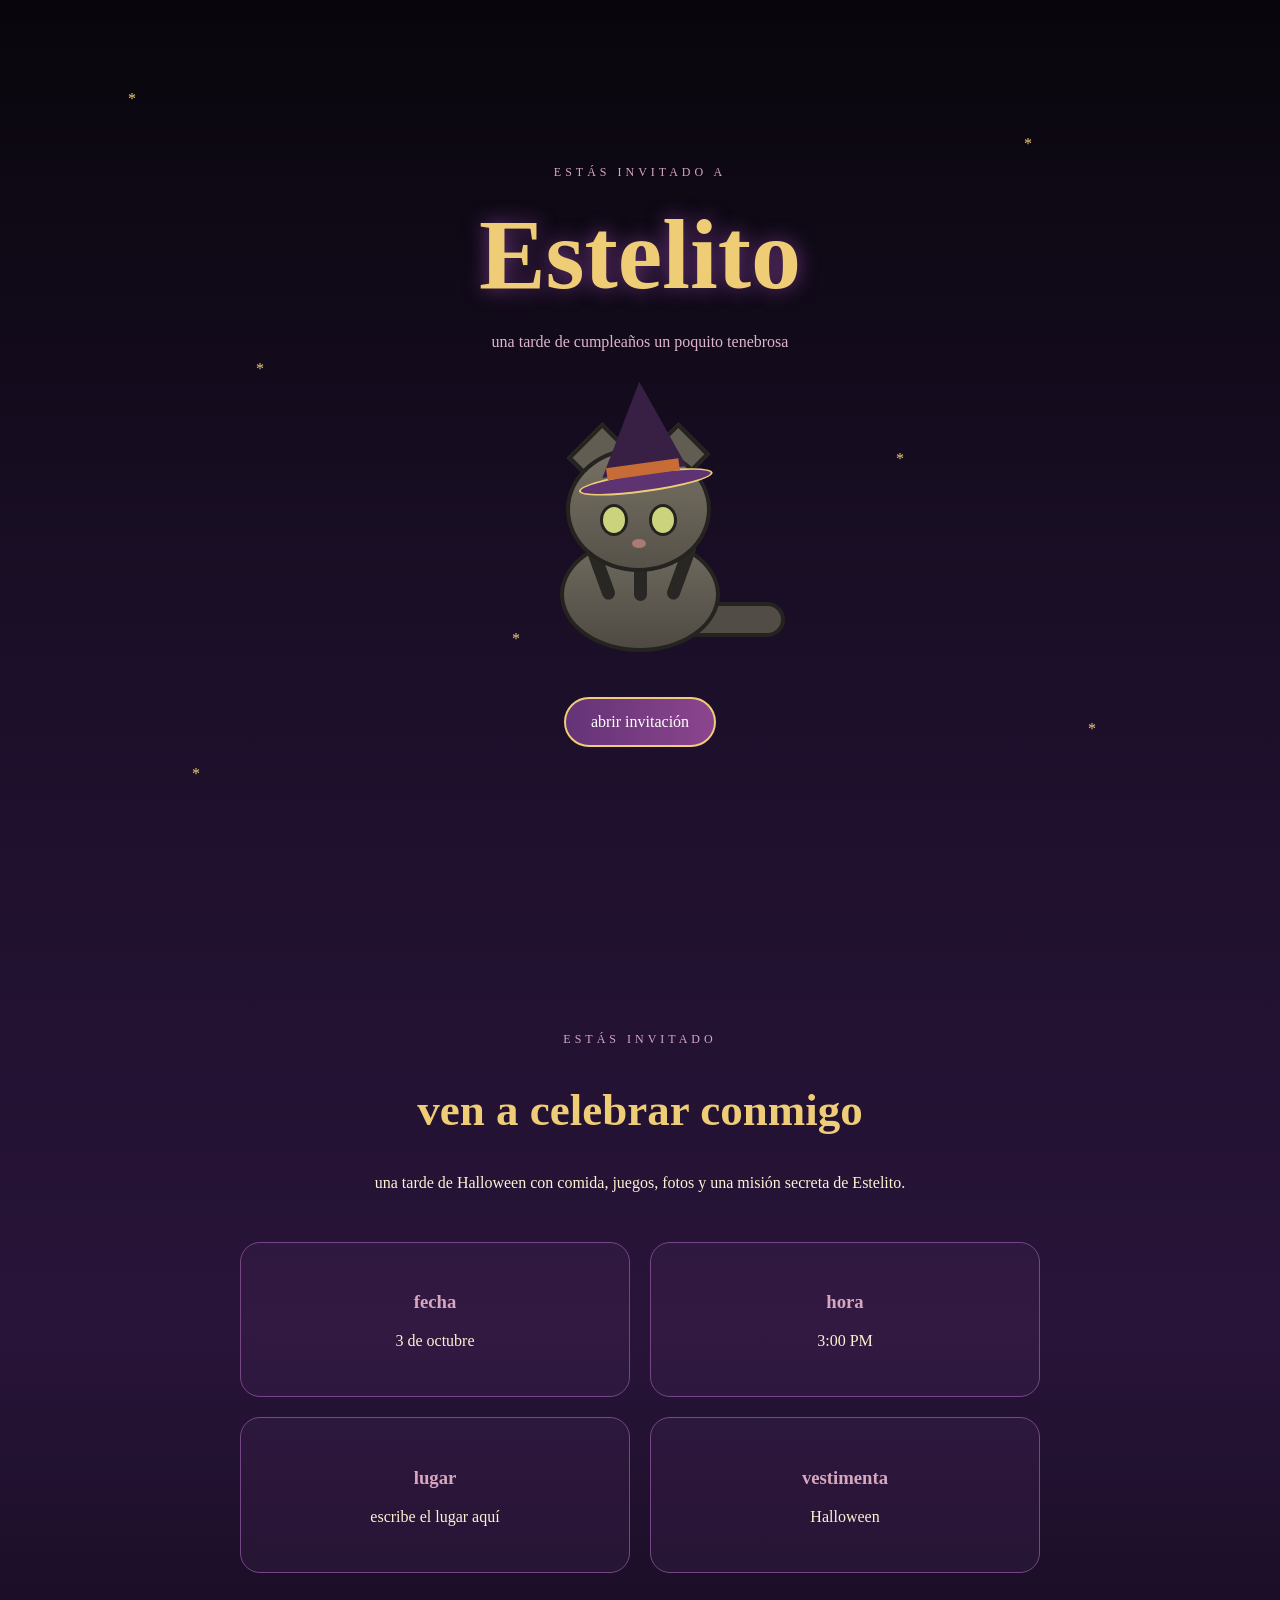
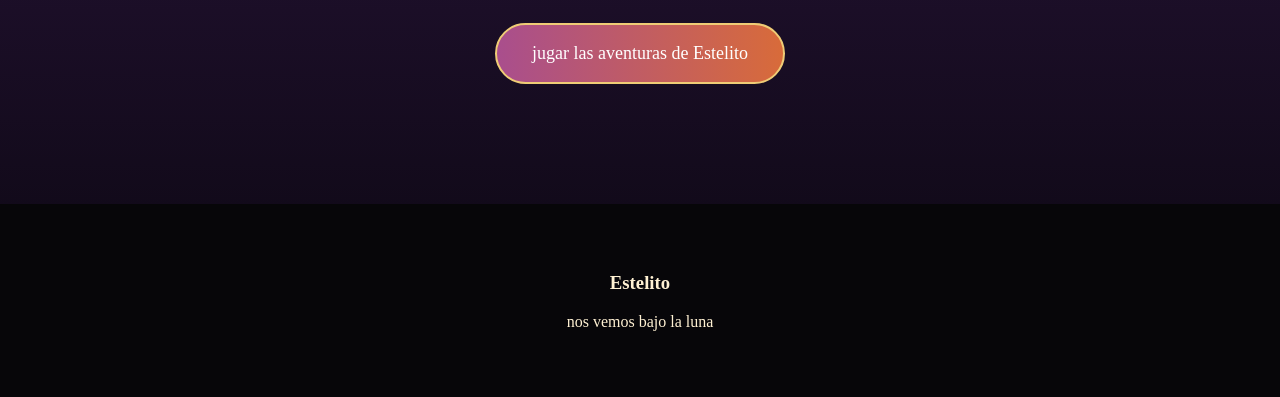
==== index.html @ 8230ce18 "Add files via upload" ====
<!DOCTYPE html>
<html lang="es">

<head>
    <meta charset="UTF-8">
    <meta name="viewport" content="width=device-width, initial-scale=1.0">

    <title>Estelito</title>

    <link rel="stylesheet" href="style.css">
</head>

<body>

    <div class="stars">
        <span>*</span>
        <span>*</span>
        <span>*</span>
        <span>*</span>
        <span>*</span>
        <span>*</span>
        <span>*</span>
    </div>


    <header class="hero">

        <p class="small-title">
            estás invitado a
        </p>

        <h1>
            Estelito
        </h1>

        <p class="subtitle">
            una tarde de cumpleaños un poquito tenebrosa
        </p>


        <div class="main-cat">

            <div class="witch-hat">
                <div class="witch-hat-top"></div>
                <div class="witch-hat-band"></div>
                <div class="witch-hat-bottom"></div>
            </div>


            <div class="main-cat-tail"></div>


            <div class="main-cat-body">
                <div class="body-line body-line-1"></div>
                <div class="body-line body-line-2"></div>
                <div class="body-line body-line-3"></div>
            </div>


            <div class="main-cat-head">

                <div class="main-ear main-ear-left"></div>
                <div class="main-ear main-ear-right"></div>

                <div class="head-line hl1"></div>
                <div class="head-line hl2"></div>
                <div class="head-line hl3"></div>

                <div class="main-eye main-eye-left"></div>
                <div class="main-eye main-eye-right"></div>

                <div class="main-nose"></div>

            </div>

        </div>


        <button onclick="abrirInvitacion()">
            abrir invitación
        </button>

    </header>


    <section class="invitation" id="invitacion">

        <p class="small-title">
            estás invitado
        </p>

        <h2>
            ven a celebrar conmigo
        </h2>

        <p>
            una tarde de Halloween con comida,
            juegos, fotos y una misión secreta de Estelito.
        </p>


        <div class="details">

            <div class="detail-box">
                <h3>fecha</h3>
                <p>3 de octubre</p>
            </div>


            <div class="detail-box">
                <h3>hora</h3>
                <p>3:00 PM</p>
            </div>


            <div class="detail-box">
                <h3>lugar</h3>
                <p>escribe el lugar aquí</p>
            </div>


            <div class="detail-box">
                <h3>vestimenta</h3>
                <p>Halloween</p>
            </div>

        </div>


        <a href="batalla.html" class="game-link">
            jugar las aventuras de Estelito
        </a>

    </section>


    <footer>

        <h3>
            Estelito
        </h3>

        <p>
            nos vemos bajo la luna
        </p>

    </footer>


    <script src="script.js"></script>

</body>

</html>
---- style.css ----
* {
    box-sizing: border-box;
}

html {
    scroll-behavior: smooth;
}

body {
    margin: 0;

    font-family:
        Georgia,
        "Times New Roman",
        serif;

    background:
        linear-gradient(
            #08060c,
            #1c0f29,
            #281439,
            #09060e
        );

    color: #fff1d3;

    text-align: center;

    overflow-x: hidden;
}

button {
    font-family: Georgia, serif;

    border: 2px solid #efcc76;

    background:
        linear-gradient(
            90deg,
            #643377,
            #8b458e
        );

    color: white;

    padding: 14px 25px;

    border-radius: 30px;

    cursor: pointer;

    font-size: 16px;

    transition: 0.3s;
}

button:hover {
    transform: scale(1.05);

    box-shadow:
        0 0 20px
        rgba(239, 204, 118, 0.35);
}

.small-title {
    color: #d8a7bf;

    text-transform: uppercase;

    letter-spacing: 4px;

    font-size: 12px;
}


/* ESTRELLAS */

.stars {
    position: fixed;

    inset: 0;

    pointer-events: none;
}

.stars span {
    position: absolute;

    color: #efcc76;

    animation: starGlow 2s infinite alternate;
}

.stars span:nth-child(1) {
    left: 10%;
    top: 10%;
}

.stars span:nth-child(2) {
    left: 80%;
    top: 15%;
}

.stars span:nth-child(3) {
    left: 20%;
    top: 40%;
}

.stars span:nth-child(4) {
    left: 70%;
    top: 50%;
}

.stars span:nth-child(5) {
    left: 40%;
    top: 70%;
}

.stars span:nth-child(6) {
    left: 85%;
    top: 80%;
}

.stars span:nth-child(7) {
    left: 15%;
    top: 85%;
}

@keyframes starGlow {
    from {
        opacity: 0.2;
        transform: scale(0.7);
    }

    to {
        opacity: 1;
        transform: scale(1.4);
    }
}


/* PORTADA */

.hero {
    min-height: 100vh;

    display: flex;

    flex-direction: column;

    justify-content: center;

    align-items: center;

    padding: 60px 20px;
}

.hero h1 {
    font-size: clamp(60px, 10vw, 100px);

    color: #efcc76;

    margin: 5px;

    text-shadow:
        0 0 20px #6d377c;
}

.subtitle {
    color: #ddb6cb;
}


/* GATO PORTADA */

.main-cat {
    width: 280px;
    height: 270px;

    position: relative;

    margin: 30px auto;

    animation: catFloat 2s ease-in-out infinite;
}

@keyframes catFloat {
    50% {
        transform: translateY(-10px);
    }
}

.main-cat-body {
    width: 160px;
    height: 115px;

    position: absolute;

    left: 60px;

    bottom: 15px;

    border-radius: 50%;

    background:
        linear-gradient(
            #716c60,
            #4e4a43
        );

    border: 4px solid #25231f;
}

.body-line {
    position: absolute;

    width: 13px;
    height: 60px;

    background: #292723;

    border-radius: 20px;
}

.body-line-1 {
    left: 30px;
    transform: rotate(-20deg);
}

.body-line-2 {
    left: 70px;
}

.body-line-3 {
    right: 28px;
    transform: rotate(20deg);
}

.main-cat-head {
    width: 145px;
    height: 125px;

    position: absolute;

    left: 66px;

    top: 50px;

    border-radius: 50%;

    background:
        linear-gradient(
            #777164,
            #575249
        );

    border: 4px solid #25231f;
}

.main-ear {
    width: 45px;
    height: 50px;

    position: absolute;

    top: -20px;

    background: #625d53;

    border: 4px solid #25231f;

    transform: rotate(45deg);

    z-index: -1;
}

.main-ear-left {
    left: 8px;
}

.main-ear-right {
    right: 8px;
}

.main-eye {
    width: 28px;
    height: 32px;

    background: #cbd47d;

    border: 3px solid #25231f;

    border-radius: 50%;

    position: absolute;

    top: 53px;

    animation: blink 5s infinite;
}

.main-eye-left {
    left: 30px;
}

.main-eye-right {
    right: 30px;
}

@keyframes blink {
    45% {
        transform: scaleY(1);
    }

    47% {
        transform: scaleY(0.1);
    }

    49% {
        transform: scaleY(1);
    }
}

.main-nose {
    width: 14px;
    height: 9px;

    background: #ad7975;

    position: absolute;

    top: 88px;
    left: 62px;

    border-radius: 50%;
}

.head-line {
    width: 7px;
    height: 30px;

    position: absolute;

    top: 3px;

    background: #292723;

    border-radius: 10px;
}

.hl1 {
    left: 45px;
    transform: rotate(-15deg);
}

.hl2 {
    left: 67px;
}

.hl3 {
    right: 45px;
    transform: rotate(15deg);
}

.main-cat-tail {
    width: 120px;
    height: 35px;

    position: absolute;

    right: -5px;
    bottom: 30px;

    border-radius: 40px;

    background: #514d46;

    border: 4px solid #25231f;

    transform-origin: left;

    animation: tailMove 1.3s infinite alternate;
}

@keyframes tailMove {
    from {
        transform: rotate(-10deg);
    }

    to {
        transform: rotate(20deg);
    }
}


/* SOMBRERO */

.witch-hat {
    width: 140px;
    height: 110px;

    position: absolute;

    top: -15px;
    left: 72px;

    z-index: 10;

    transform: rotate(-8deg);
}

.witch-hat-top {
    width: 0;
    height: 0;

    border-left: 50px solid transparent;
    border-right: 35px solid transparent;
    border-bottom: 90px solid #372044;

    position: absolute;

    left: 25px;
}

.witch-hat-bottom {
    width: 135px;
    height: 20px;

    position: absolute;

    bottom: 0;

    background: #5e3371;

    border-radius: 50%;

    border: 2px solid #efcc76;
}

.witch-hat-band {
    width: 73px;
    height: 12px;

    position: absolute;

    left: 30px;
    bottom: 17px;

    background: #c76b37;

    z-index: 5;
}


/* INVITACION */

.invitation {
    max-width: 850px;

    margin: auto;

    padding: 120px 25px;
}

.invitation h2 {
    font-size: 45px;

    color: #efcc76;
}

.details {
    display: grid;

    grid-template-columns:
        repeat(2, 1fr);

    gap: 20px;

    margin: 50px 0;
}

.detail-box {
    padding: 30px;

    border: 1px solid #754786;

    border-radius: 20px;

    background:
        rgba(
            95,
            53,
            114,
            0.16
        );
}

.detail-box h3 {
    color: #d8a7bf;
}

.game-link {
    display: inline-block;

    color: white;

    text-decoration: none;

    background:
        linear-gradient(
            90deg,
            #a94e8d,
            #d86b3a
        );

    border: 2px solid #efcc76;

    padding: 18px 35px;

    border-radius: 40px;

    font-size: 18px;

    transition: 0.3s;
}

.game-link:hover {
    transform: scale(1.06);
}


/* =========================== */
/* PAGINA DEL VIDEOJUEGO */
/* =========================== */

.battle-page {
    min-height: 100vh;

    padding-bottom: 80px;

    background:
        linear-gradient(
            #090711,
            #1f1230,
            #08060c
        );
}

.back-home {
    display: inline-block;

    margin: 25px;

    color: #efcc76;

    text-decoration: none;
}

.game-header {
    padding: 40px 20px;
}

.game-header h1 {
    font-size: clamp(40px, 7vw, 70px);

    color: #efcc76;
}


/* INFORMACION */

.level-info {
    display: flex;

    justify-content: center;

    gap: 20px;

    flex-wrap: wrap;

    margin-bottom: 30px;
}

.level-info div {
    min-width: 120px;

    padding: 15px;

    border-radius: 15px;

    background:
        rgba(
            105,
            60,
            126,
            0.22
        );
}

.level-info span {
    display: block;

    font-size: 11px;

    text-transform: uppercase;

    letter-spacing: 2px;

    color: #d8a7bf;
}

.level-info strong {
    color: #efcc76;

    font-size: 25px;
}


/* PANTALLA */

.battle-screen {
    width: min(900px, 95%);

    height: 520px;

    margin: auto;

    position: relative;

    overflow: hidden;

    border: 3px solid #70437f;

    border-radius: 30px;

    background:
        linear-gradient(
            #221436,
            #442353 55%,
            #14101b
        );

    box-shadow:
        0 0 40px
        rgba(120, 65, 145, 0.25);
}

.battle-moon {
    width: 110px;
    height: 110px;

    position: absolute;

    right: 70px;
    top: 50px;

    border-radius: 50%;

    background: #efda92;

    box-shadow:
        0 0 35px
        rgba(239, 218, 146, 0.6);
}

.cloud {
    position: absolute;

    width: 180px;
    height: 35px;

    border-radius: 50%;

    background:
        rgba(
            255,
            255,
            255,
            0.08
        );

    animation: clouds 12s linear infinite;
}

.cloud-one {
    top: 90px;
    left: -200px;
}

.cloud-two {
    top: 160px;
    left: -350px;

    animation-delay: 4s;
}

@keyframes clouds {
    to {
        transform: translateX(1200px);
    }
}

.mountain {
    position: absolute;

    bottom: 80px;

    width: 0;
    height: 0;

    border-left: 170px solid transparent;
    border-right: 170px solid transparent;
    border-bottom: 260px solid #17111d;

    opacity: 0.85;
}

.mountain-one {
    left: -80px;
}

.mountain-two {
    right: -100px;
}

.ground {
    position: absolute;

    bottom: 0;

    width: 100%;
    height: 100px;

    background:
        linear-gradient(
            #19141b,
            #070608
        );

    border-top: 3px solid #31233a;
}


/* ESTELITO JUGADOR */

.battle-cat-player {
    width: 150px;
    height: 170px;

    position: absolute;

    left: 80px;
    bottom: 65px;

    z-index: 20;

    transition:
        left 0.25s,
        bottom 0.25s,
        transform 0.25s;
}

.battle-cat-body {
    width: 105px;
    height: 75px;

    position: absolute;

    bottom: 10px;
    left: 20px;

    background:
        linear-gradient(
            #716b5f,
            #4c4841
        );

    border: 4px solid #25231f;

    border-radius: 50%;
}

.cat-body-stripe {
    position: absolute;

    width: 10px;
    height: 45px;

    background: #292723;

    border-radius: 20px;
}

.cbs1 {
    left: 22px;

    transform: rotate(-20deg);
}

.cbs2 {
    left: 47px;
}

.cbs3 {
    right: 20px;

    transform: rotate(20deg);
}

.battle-cat-head {
    width: 95px;
    height: 85px;

    position: absolute;

    left: 25px;
    top: 28px;

    background: #696358;

    border: 4px solid #25231f;

    border-radius: 50%;
}

.battle-cat-ear {
    width: 30px;
    height: 34px;

    position: absolute;

    top: -15px;

    background: #696358;

    border: 3px solid #25231f;

    transform: rotate(45deg);

    z-index: -1;
}

.battle-cat-ear-left {
    left: 5px;
}

.battle-cat-ear-right {
    right: 5px;
}

.battle-cat-eye {
    width: 16px;
    height: 21px;

    position: absolute;

    top: 37px;

    background: #cbd47d;

    border: 2px solid #25231f;

    border-radius: 50%;
}

.battle-cat-eye-left {
    left: 22px;
}

.battle-cat-eye-right {
    right: 22px;
}

.battle-cat-nose {
    width: 10px;
    height: 7px;

    position: absolute;

    left: 39px;
    top: 60px;

    background: #ad7975;

    border-radius: 50%;
}

.cat-face-stripe {
    width: 5px;
    height: 19px;

    position: absolute;

    top: 3px;

    background: #292723;
}

.cfs1 {
    left: 30px;
}

.cfs2 {
    left: 43px;
}

.cfs3 {
    right: 30px;
}

.battle-cat-tail {
    width: 80px;
    height: 23px;

    position: absolute;

    bottom: 26px;
    right: -40px;

    background: #4f4b44;

    border: 3px solid #25231f;

    border-radius: 30px;

    transform-origin: left;

    animation: battleTail 0.5s infinite alternate;
}

@keyframes battleTail {
    from {
        transform: rotate(-10deg);
    }

    to {
        transform: rotate(20deg);
    }
}


/* SOMBRERO EN LA PELEA */

.battle-witch-hat {
    width: 95px;
    height: 80px;

    position: absolute;

    top: -18px;
    left: 30px;

    z-index: 30;

    transform: rotate(-8deg);
}

.battle-hat-top {
    width: 0;
    height: 0;

    border-left: 35px solid transparent;
    border-right: 25px solid transparent;
    border-bottom: 65px solid #362042;

    position: absolute;

    left: 16px;
}

.battle-hat-bottom {
    width: 90px;
    height: 13px;

    position: absolute;

    bottom: 0;

    background: #623575;

    border: 2px solid #efcc76;

    border-radius: 50%;
}

.battle-hat-band {
    width: 51px;
    height: 8px;

    background: #ca6836;

    position: absolute;

    left: 17px;
    bottom: 12px;
}


/* MONSTRUO */

.monster {
    width: 180px;
    height: 210px;

    position: absolute;

    right: 90px;
    bottom: 65px;

    z-index: 15;

    transition: 0.4s;

    animation: monsterFloat 1.2s infinite alternate;
}

@keyframes monsterFloat {
    to {
        transform: translateY(-10px);
    }
}

.monster-body {
    width: 150px;
    height: 165px;

    position: absolute;

    left: 15px;
    bottom: 0;

    background:
        linear-gradient(
            #76498c,
            #34223f
        );

    border: 4px solid #1a141e;

    border-radius:
        48% 48% 35% 35%;
}

.monster-eye {
    width: 28px;
    height: 34px;

    background: #efcc76;

    position: absolute;

    top: 50px;

    border-radius: 50%;

    box-shadow:
        0 0 10px
        #efcc76;
}

.monster-eye-left {
    left: 30px;
}

.monster-eye-right {
    right: 30px;
}

.monster-mouth {
    width: 65px;
    height: 30px;

    position: absolute;

    left: 39px;
    bottom: 35px;

    border-bottom: 5px solid #19131c;

    border-radius: 50%;
}

.horn {
    position: absolute;

    top: 5px;

    width: 0;
    height: 0;

    border-left: 18px solid transparent;
    border-right: 18px solid transparent;
    border-bottom: 55px solid #b67b5a;
}

.horn-left {
    left: 15px;

    transform: rotate(-25deg);
}

.horn-right {
    right: 15px;

    transform: rotate(25deg);
}


/* MAGIA */

.magic-orb {
    width: 28px;
    height: 28px;

    position: absolute;

    right: -25px;
    top: 75px;

    border-radius: 50%;

    background: #d978ff;

    box-shadow:
        0 0 10px #d978ff,
        0 0 25px #d978ff,
        0 0 45px #efcc76;

    opacity: 0;
}

.magic-orb.shoot {
    animation:
        magicShot
        0.5s ease-out;
}

@keyframes magicShot {

    0% {
        opacity: 1;

        transform:
            translateX(0)
            scale(0.6);
    }

    100% {
        opacity: 1;

        transform:
            translateX(500px)
            scale(1.4);
    }
}


/* EFECTO ATAQUE */

.attack-effect {
    position: absolute;

    right: 220px;
    bottom: 230px;

    color: #efcc76;

    font-size: 35px;

    font-weight: bold;

    opacity: 0;

    z-index: 40;
}

.attack-effect.show {
    animation:
        attackText
        0.6s;
}

@keyframes attackText {

    0% {
        opacity: 1;
        transform: scale(0.5);
    }

    50% {
        opacity: 1;
        transform: scale(1.5);
    }

    100% {
        opacity: 0;
        transform: scale(2);
    }
}


.damage-number {
    position: absolute;

    right: 130px;
    bottom: 300px;

    color: #efcc76;

    font-size: 30px;

    font-weight: bold;

    opacity: 0;
}

.damage-number.show {
    animation: damageMove 0.8s;
}

@keyframes damageMove {

    from {
        opacity: 1;
        transform: translateY(0);
    }

    to {
        opacity: 0;
        transform: translateY(-60px);
    }
}


/* MOVIMIENTOS */

.jump {
    animation: playerJump 0.65s;
}

@keyframes playerJump {

    50% {
        transform:
            translateY(-100px)
            rotate(-8deg);
    }

}

.attack {
    animation: playerAttack 0.45s;
}

@keyframes playerAttack {

    50% {
        transform:
            translateX(65px)
            rotate(10deg);
    }

}

.monster-hit {
    animation: monsterHit 0.4s;
}

@keyframes monsterHit {

    25% {
        transform:
            translateX(-25px)
            rotate(-8deg);
    }

    50% {
        transform:
            translateX(20px)
            rotate(7deg);
    }

}

.monster-defeated {
    animation:
        monsterDefeated
        0.8s forwards;
}

@keyframes monsterDefeated {

    to {
        transform:
            translateY(160px)
            rotate(30deg)
            scale(0.4);

        opacity: 0;
    }

}


/* CONTROLES */

#monsterName {
    color: #efcc76;

    margin-top: 30px;
}

.battle-message {
    color: #d8a7bf;

    min-height: 30px;

    font-size: 18px;
}

.controls {
    max-width: 800px;

    margin: 30px auto;

    display: flex;

    justify-content: center;

    gap: 12px;

    flex-wrap: wrap;
}

.attack-button {
    background:
        linear-gradient(
            90deg,
            #a04999,
            #c66939
        );
}

.start-battle-button {
    margin-top: 20px;
}


/* VICTORIA */

.victory-screen {
    display: none;

    max-width: 650px;

    margin: 80px auto;

    padding: 50px 30px;

    border: 2px solid #efcc76;

    border-radius: 25px;

    background:
        rgba(
            95,
            53,
            114,
            0.18
        );
}

.victory-screen h2 {
    color: #efcc76;
}


/* FOOTER */

footer {
    padding: 50px;

    background: #070609;
}


/* TELEFONO */

@media (max-width: 650px) {

    .details {
        grid-template-columns: 1fr;
    }

    .battle-screen {
        height: 470px;
    }

    .battle-cat-player {
        transform: scale(0.8);

        left: 20px;
    }

    .monster {
        transform: scale(0.75);

        right: 10px;
    }

    .controls button {
        min-width: 42%;

        min-height: 50px;
    }

}
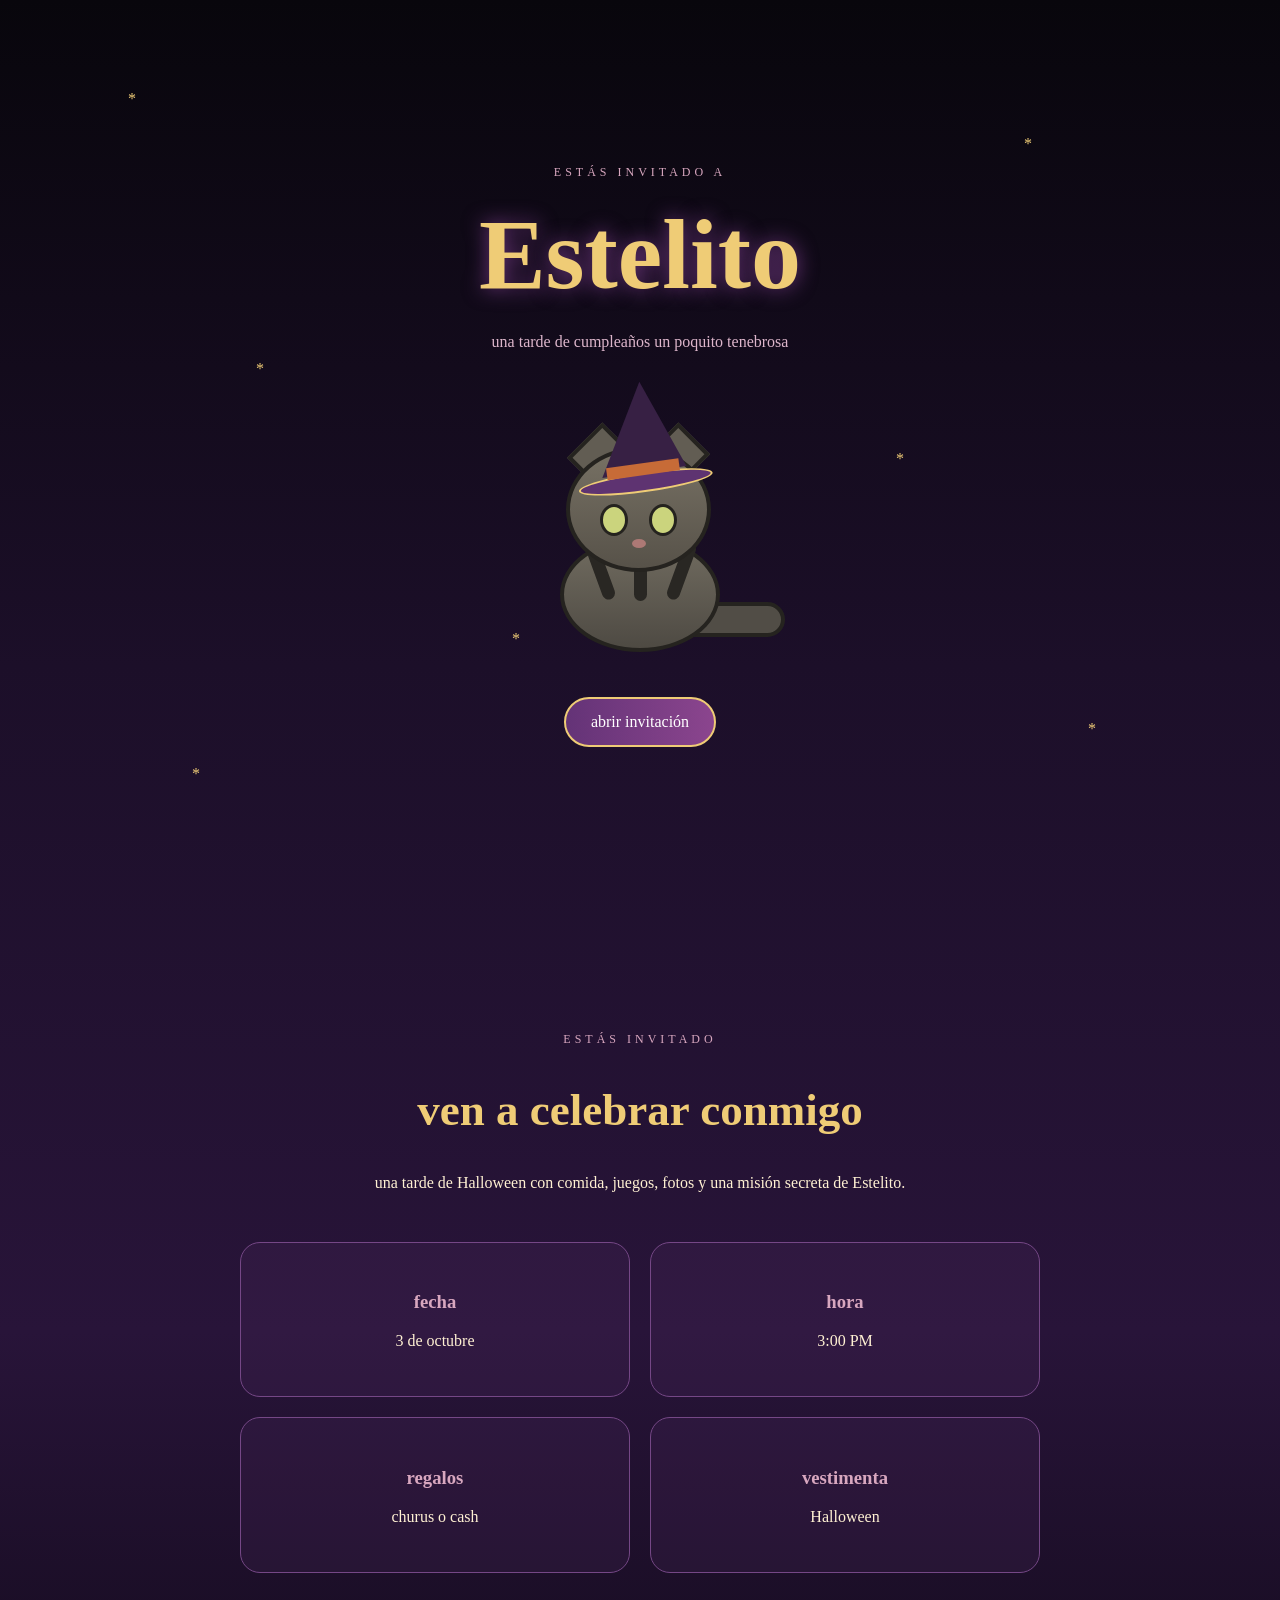
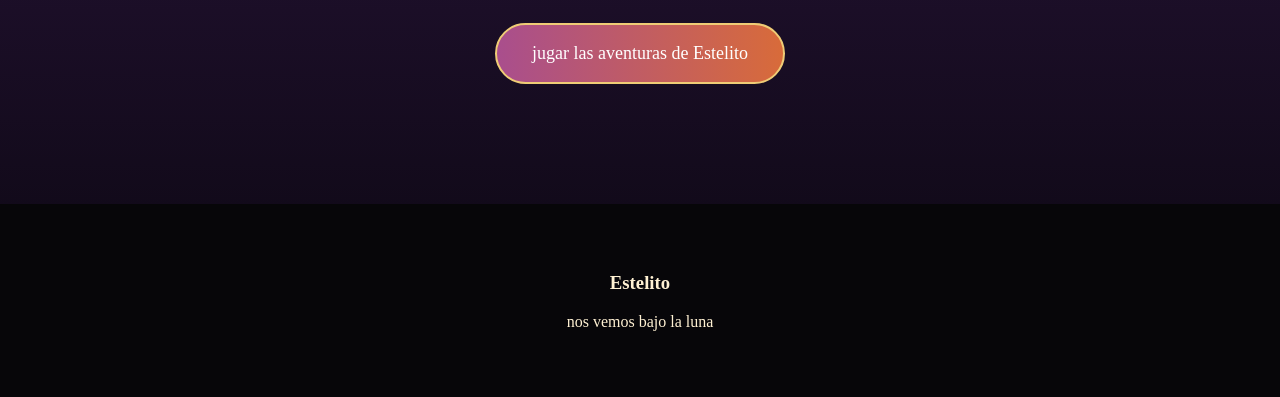
==== commit 0ef7f45b: "Add files via upload" ====
--- a/index.html
+++ b/index.html
@@ -114,8 +114,8 @@
 
 
             <div class="detail-box">
-                <h3>lugar</h3>
-                <p>escribe el lugar aquí</p>
+                <h3>regalos</h3>
+                <p>churus o cash</p>
             </div>
 
 
